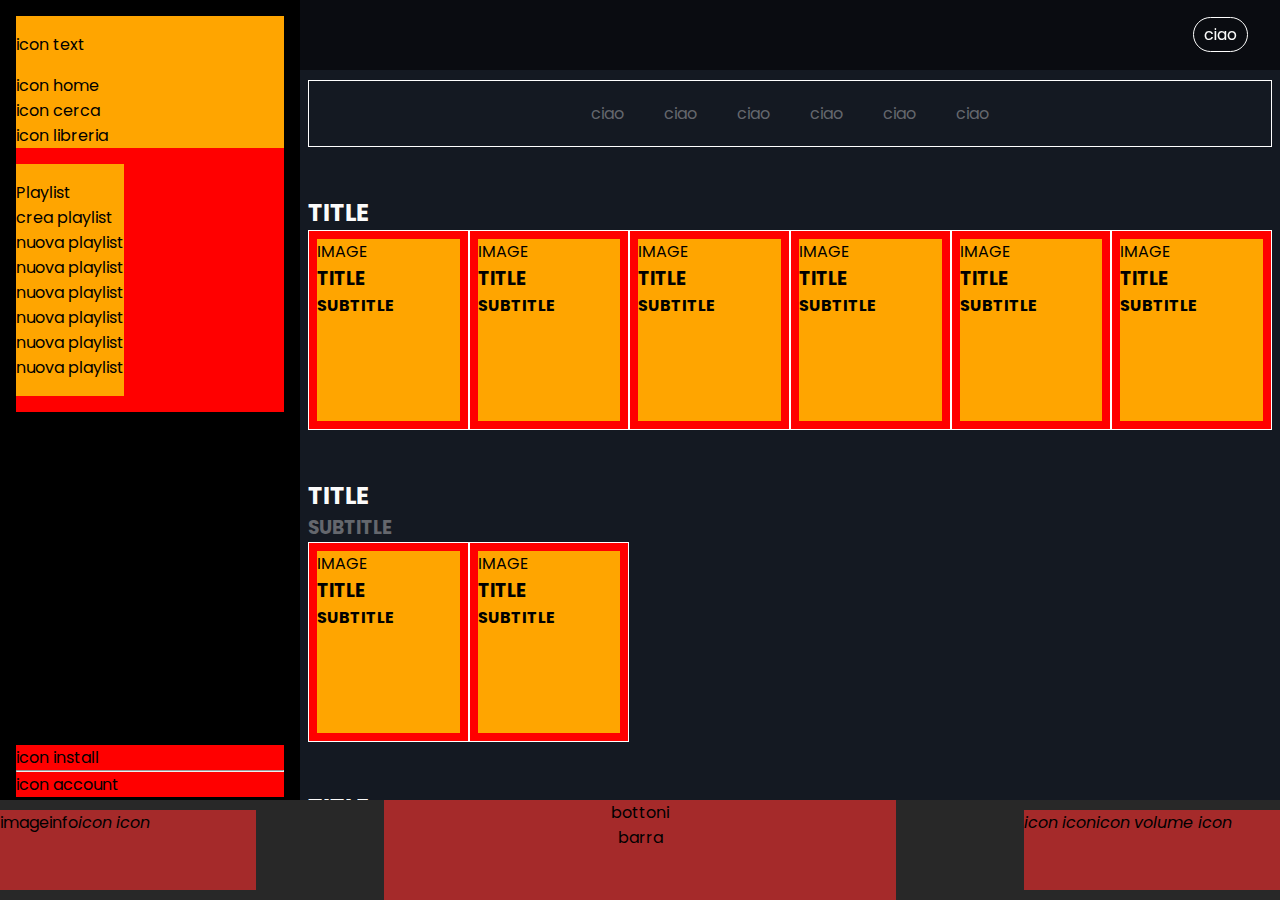
==== index.html @ d7f80499 "fine schema a blocchi responsive" ====
<!DOCTYPE html>
<html lang="en">
<head>
    <meta charset="UTF-8">
    <meta http-equiv="X-UA-Compatible" content="IE=edge">
    <meta name="viewport" content="width=device-width, initial-scale=1.0">
    <link rel="stylesheet" href="css/style.css">
    <link href="https://fonts.googleapis.com/css2?family=Poppins:ital,wght@0,100;0,200;0,300;0,400;0,500;0,600;0,700;0,800;0,900;1,300;1,400;1,500;1,600;1,700&display=swap" rel="stylesheet">
    <link rel="stylesheet" href="https://cdnjs.cloudflare.com/ajax/libs/font-awesome/6.3.0/css/all.min.css" integrity="sha512-SzlrxWUlpfuzQ+pcUCosxcglQRNAq/DZjVsC0lE40xsADsfeQoEypE+enwcOiGjk/bSuGGKHEyjSoQ1zVisanQ==" crossorigin="anonymous" referrerpolicy="no-referrer" />
    <title>spotify web</title>
</head>

<body class="debug">
    <main class="d-flex">
        
        <aside class="sidebar d-flex flex-between ">
            <div class="sidebar-top">
                <div class="sidebar-icons">
                    <div class="logo">
                        <span class="icon">icon</span>
                        <span class="text">text</span>
                    </div>
                    <div>
                        <span class="icon">icon</span>
                        <span class="text">home</span>
                    </div>
                    <div>
                        <span class="icon">icon</span>
                        <span class="text">cerca</span>
                    </div>
                    <div>
                        <span class="icon">icon</span>
                        <span class="text">libreria</span>
                    </div>
                </div>
                <div class="sidebar-playlist">
                    <div>Playlist</div>
                    <div>crea playlist</div>
                    <div class="new-playlist">
                        <div>nuova playlist</div>
                        <div>nuova playlist</div>
                        <div>nuova playlist</div>
                        <div>nuova playlist</div>
                        <div>nuova playlist</div>
                        <div>nuova playlist</div>
                    </div>
                </div>
            </div>
            <div class="sidebar-bottom">
                <div>
                    <span class="icon">icon</span>
                    <span class="text">install</span>
                </div>
                <hr>
                <div>
                    <span class="icon">icon</span>
                    <span class="text">account</span>
                </div>
            </div>
        </aside>
        <div class="main-content">

            <div class="cta t-right">                            <!--CALL TO ACTION-->
               <span class="t-white">ciao</span>
            </div>

            <nav class="main-nav">
                <ul class="d-flex flex-center flex-wrap list-none t-gray">
                    <li>ciao</li>
                    <li>ciao</li>
                    <li>ciao</li>
                    <li>ciao</li>
                    <li>ciao</li>
                    <li>ciao</li>
                </ul>
            </nav>

            <section id="recently">                     <!--RECENTLY-->
                <h2 class="t-white">TITLE</h2>
                <ul class="d-flex flex-wrap list-none">
                    <li>
                        <div class="card">
                            <div>IMAGE</div>
                            <h3>TITLE</h3>
                            <h4>SUBTITLE</h4>
                        </div>
                    </li>
                    <li>
                        <div class="card">
                            <div>IMAGE</div>
                            <h3>TITLE</h3>
                            <h4>SUBTITLE</h4>
                        </div>
                    </li>
                    <li>
                        <div class="card">
                            <div>IMAGE</div>
                            <h3>TITLE</h3>
                            <h4>SUBTITLE</h4>
                        </div>
                    </li>
                    <li>
                        <div class="card">
                            <div>IMAGE</div>
                            <h3>TITLE</h3>
                            <h4>SUBTITLE</h4>
                        </div>
                    </li>
                    <li>
                        <div class="card">
                            <div>IMAGE</div>
                            <h3>TITLE</h3>
                            <h4>SUBTITLE</h4>
                        </div>
                    </li>
                    <li>
                        <div class="card">
                            <div>IMAGE</div>
                            <h3>TITLE</h3>
                            <h4>SUBTITLE</h4>
                        </div>
                    </li>
                </ul>
            </section>

            <section id="create">                     <!--CREATE-->
                <h2 class="t-white">TITLE</h2>
                <h3 class="t-gray">SUBTITLE</h3>
                <ul class="d-flex flex-wrap list-none">
                    <li>
                        <div class="card">
                            <div>IMAGE</div>
                            <h3>TITLE</h3>
                            <h4>SUBTITLE</h4>
                        </div>
                    </li>
                    <li>
                        <div class="card">
                            <div>IMAGE</div>
                            <h3>TITLE</h3>
                            <h4>SUBTITLE</h4>
                        </div>
                    </li>
                </ul>
            </section>

            <section id="best-artist">                     <!--BEST-ARTIST-->
                <h2 class="t-white">TITLE</h2>
                <h3 class="t-gray">SUBTITLE</h3>
                <ul class="d-flex flex-wrap list-none">
                    <li>
                        <div class="card">
                            <div>IMAGE</div>
                            <h3>TITLE</h3>
                            <h4>SUBTITLE</h4>
                        </div>
                    </li>
                    <li>
                        <div class="card">
                            <div>IMAGE</div>
                            <h3>TITLE</h3>
                            <h4>SUBTITLE</h4>
                        </div>
                    </li>
                </ul>
            </section>
        </div>
    </main>

    <footer class="d-flex flex-between flex-item-center">
        <div class="f-item-sx d-flex">
            <div>image</div>
            <div>info</div>
            <div>
                <i>icon</i>
                <i>icon</i>
            </div>
        </div>
        <div class="f-item-center t-center">
            <div>bottoni</div>
            <div>barra</div>
        </div>
        <div class="f-item-dx d-flex">
            <div>
                <span><i>icon</i></span>
                <span><i>icon</i></span>
            </div>
            <div>
                <span><i>icon</i></span>
                <span><i>volume icon</i></span>
            </div>
        </div>
    </footer>
</body>
</html>
---- css/style.css ----
* {
    margin: 0;
    padding: 0;
    box-sizing: border-box;
}
html {
    font-family: 'Poppins', sans-serif;
}

/*UTILITY*/

/*flex*/
.d-flex { display: flex; }
.flex-between { justify-content: space-between; }
.flex-wrap { flex-wrap: wrap; }
.flex-center { justify-content: center; }
.flex-item-center { align-items: center; }

/*root*/
:root {
    --footerColor: #282828;
    --mainColor: #141922;
    --asideColor: black;
    --textGray: #64676d;
    --textWhite: #fbfbfb;
}

/*text*/
.t-center { text-align: center; }
.t-right { text-align: right; }
.t-dec-none { text-decoration: none; }
.list-none { list-style: none; }
.t-white { color: var(--textWhite); }
.t-gray { color: var(--textGray); }





/*DEBUG*/
.debug .main-nav {
    border: 1px solid white;
}
.debug .card {
    background-color: orange;
    height: 100%;
}
.debug section ul li {
    background-color: red;
    border: 1px solid white;
}
.debug footer div {
    background-color: brown;
}
.debug .sidebar-top, .debug .sidebar-bottom {
    background-color: red;
}
.debug .sidebar-icons, .debug .sidebar-playlist {
    background-color: orange;
}






/*CSS*/
main {
    height: calc(100vh - 100px);
    background-color: var(--mainColor);
} 
aside {
    width: 50px;
    background-color: var(--asideColor);
}
.main-content {
    width: calc(100% - 50px);
    padding: 5rem 0.5rem ;
    overflow-y: scroll;
}
.main-content::-webkit-scrollbar {
    display: none;
}
.cta {
    height: 70px;
    width: calc(100vw - 50px);
    position: fixed;
    top: 0;
    left: 50px;
    background-color: rgba(0, 0, 0, 0.5);
    z-index: 999;
}
.cta span {
    line-height: 70px;
    margin-right: 2rem;
    border: 1px solid white;
    padding: 5px 10px;
    border-radius: 20px;
}
.main-nav {
    width: 100%;
}
.main-nav li {
    padding: 20px;
}

 /*sections*/

section {
    margin: 3rem 0;
}
section ul {
    width: 100%;
}
section ul li {
    padding: 0.5rem;
    width: calc(100% / 2);
    min-height: 200px;
}



/*sidebar*/
.sidebar {
    flex-direction: column;
    padding: 0.2rem;
}
.sidebar-top {
    width: 100%;
}
.sidebar-bottom {
    width: 100%;
}
.sidebar-playlist {
    padding: 1rem 0;
    margin: 1rem 0;
    display: none;
}
.logo {
    padding: 1rem 0;
}
.sidebar .text {
    display: none;
}


/*footer*/
footer {
    height: 100px;
    background-color: var(--footerColor);
}
.f-item-sx, .f-item-dx {
    width: 25%;
    height: 80px;
}
.f-item-center {
    width: 40%;
    height: 100%;
}









/*MEDIA QUERY*/

/*tablet*/

@media screen and (min-width: 578px) {
    aside {
        width: 200px;
    }
    .main-content {
        width: calc(100% - 200px);
    }
    .cta {
        width: calc(100% - 200px);
        left: 200px;
    }
    .sidebar-playlist {
        display: inline-block;
    }
    .sidebar .text {
        display: inline-block;
    }
}


/*desktop*/

@media screen and (min-width: 768px) {
    aside {
        width: 300px;
    }
    .main-content {
        width: calc(100% - 300px);
    }
    .cta {
        width: calc(100% - 300px);
        left: 300px;
    }
    section ul li {
        width: calc(100% / 4);
    }
    .f-item-sx, .f-item-dx {
        width: 20%;
    }
    .sidebar {
        padding: 1rem 1rem 0.2rem;
    }
}

/*desktop grande*/

@media screen and (min-width: 992px) {
    section ul li {
        width: calc(100% / 6);
    }
}
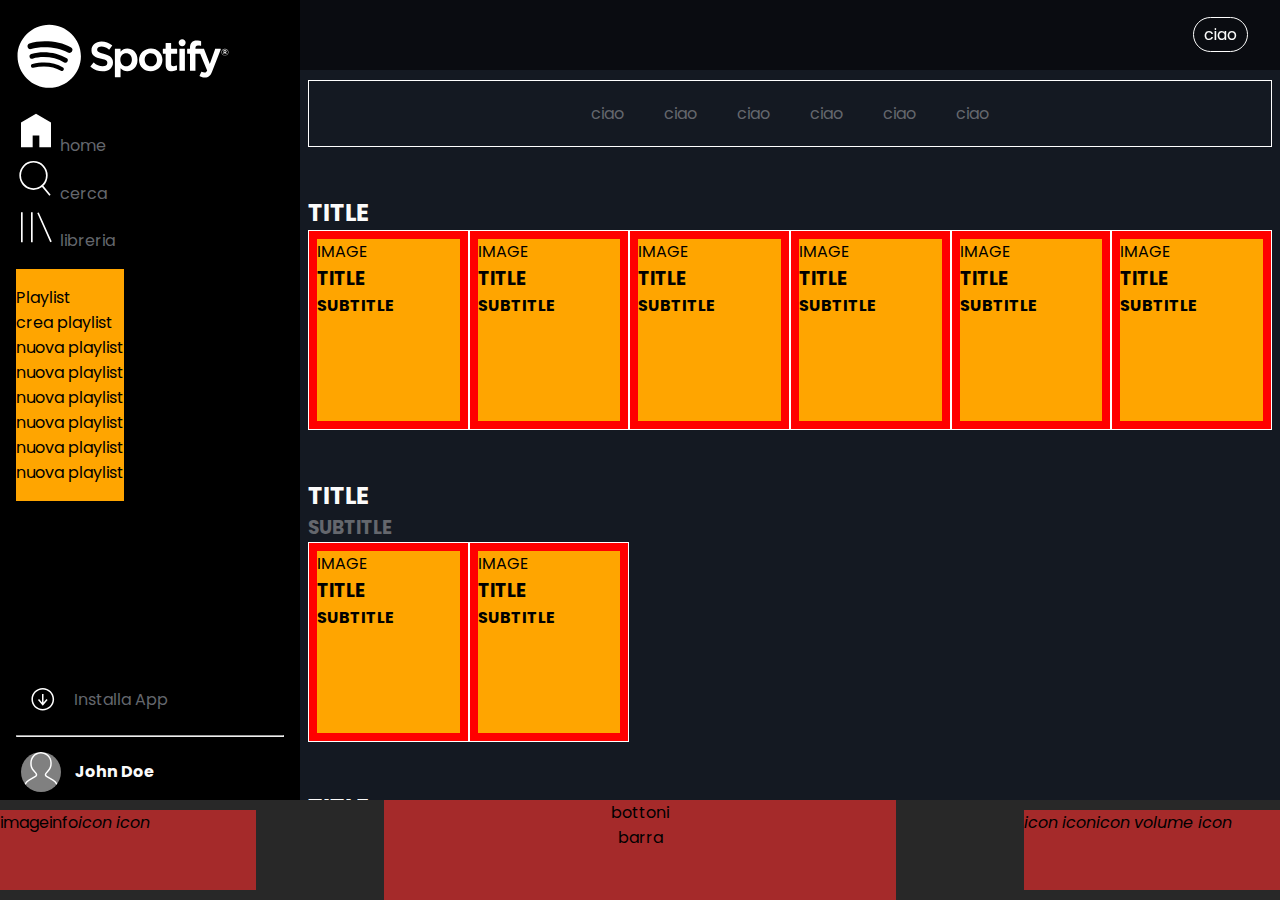
==== commit 5db152bc: "aggiustamenti nella sidebar (aggiunta di icone e scritte, aggiunta responsive)" ====
--- a/index.html
+++ b/index.html
@@ -17,21 +17,31 @@
         <aside class="sidebar d-flex flex-between ">
             <div class="sidebar-top">
                 <div class="sidebar-icons">
-                    <div class="logo">
-                        <span class="icon">icon</span>
-                        <span class="text">text</span>
-                    </div>
-                    <div>
-                        <span class="icon">icon</span>
-                        <span class="text">home</span>
-                    </div>
-                    <div>
-                        <span class="icon">icon</span>
-                        <span class="text">cerca</span>
-                    </div>
-                    <div>
-                        <span class="icon">icon</span>
-                        <span class="text">libreria</span>
+                    <div class="logo t-center">
+                        <span class="icon-logo">
+                            <img src="img/logo-small.svg" alt="logo piccolo">
+                        </span>
+                        <span class="icon-logo-2">
+                            <img src="img/logo.svg" alt="">
+                        </span>
+                    </div>
+                    <div class="t-center">
+                        <span class="icon">
+                            <img src="img/home.svg" alt="">
+                        </span>
+                        <span class="text t-gray">home</span>
+                    </div>
+                    <div class="t-center">
+                        <span class="icon">
+                            <img src="img/search.svg" alt="">
+                        </span>
+                        <span class="text t-gray">cerca</span>
+                    </div>
+                    <div class="t-center">
+                        <span class="icon">
+                            <img src="img/libreria.svg" alt="">
+                        </span>
+                        <span class="text t-gray">libreria</span>
                     </div>
                 </div>
                 <div class="sidebar-playlist">
@@ -48,14 +58,18 @@
                 </div>
             </div>
             <div class="sidebar-bottom">
-                <div>
-                    <span class="icon">icon</span>
-                    <span class="text">install</span>
+                <div class="download">
+                    <span class="icon">
+                        <img id="download" src="img/download.svg" alt="">
+                    </span>
+                    <span class="text t-gray">Installa App</span>
                 </div>
                 <hr>
-                <div>
-                    <span class="icon">icon</span>
-                    <span class="text">account</span>
+                <div class="profile">
+                    <span class="icon">
+                        <img id="profile" src="img/profile.svg" alt="">
+                    </span>
+                    <span class="text t-white">John Doe</span>
                 </div>
             </div>
         </aside>
--- a/css/style.css
+++ b/css/style.css
@@ -36,7 +36,6 @@
 
 
 
-
 /*DEBUG*/
 .debug .main-nav {
     border: 1px solid white;
@@ -52,10 +51,8 @@
 .debug footer div {
     background-color: brown;
 }
-.debug .sidebar-top, .debug .sidebar-bottom {
-    background-color: red;
-}
-.debug .sidebar-icons, .debug .sidebar-playlist {
+
+.debug .sidebar-playlist {
     background-color: orange;
 }
 
@@ -141,7 +138,60 @@
 }
 .sidebar .text {
     display: none;
-}
+    height: 100%;
+    
+}
+.sidebar .icon-logo-2 {
+    display: none;
+}
+.sidebar-icons img {
+    width: 80%;
+}
+.sidebar .icon {
+    height: 10px;
+}
+.sidebar-bottom .icon {
+    height: 100%;
+}
+
+.download {
+    height: 50px;
+    padding: 5px;
+}
+.download .text {
+    line-height: 40px;
+    vertical-align: middle;
+    padding-left: 10px;
+}
+#download {
+    height: 30px;
+    line-height: 20px;
+    vertical-align: middle;
+}
+.profile {
+    height: 50px;
+    padding: 5px;
+}
+.profile .text {
+    line-height: 40px;
+    vertical-align: middle;
+    padding-left: 10px;
+    font-weight: bold;
+}
+#profile {
+    height: 40px;
+    width: 40px;
+    background-color: gray;
+    border-radius: 50%;
+    text-align: center;
+    line-height: 20px;
+    vertical-align: middle;
+}
+.sidebar hr {
+    margin: 10px 0;
+}
+
+
 
 
 /*footer*/
@@ -187,6 +237,27 @@
     .sidebar .text {
         display: inline-block;
     }
+    .sidebar .icon-logo-2 {
+        display: inline-block;
+    }
+    .sidebar .logo .icon-logo {
+        display: none;
+    }
+    .sidebar {
+        padding: 1rem 1rem 0.2rem;
+    }
+    .sidebar .t-center {
+        text-align: left;
+    }
+    .sidebar img {
+        width: 15%;
+    }
+    .sidebar .logo img {
+        width: 80%;
+    }
+    .sidebar .logo {
+        padding: 0.5rem 0 1rem;
+    }
 }
 
 
@@ -209,9 +280,7 @@
     .f-item-sx, .f-item-dx {
         width: 20%;
     }
-    .sidebar {
-        padding: 1rem 1rem 0.2rem;
-    }
+    
 }
 
 /*desktop grande*/
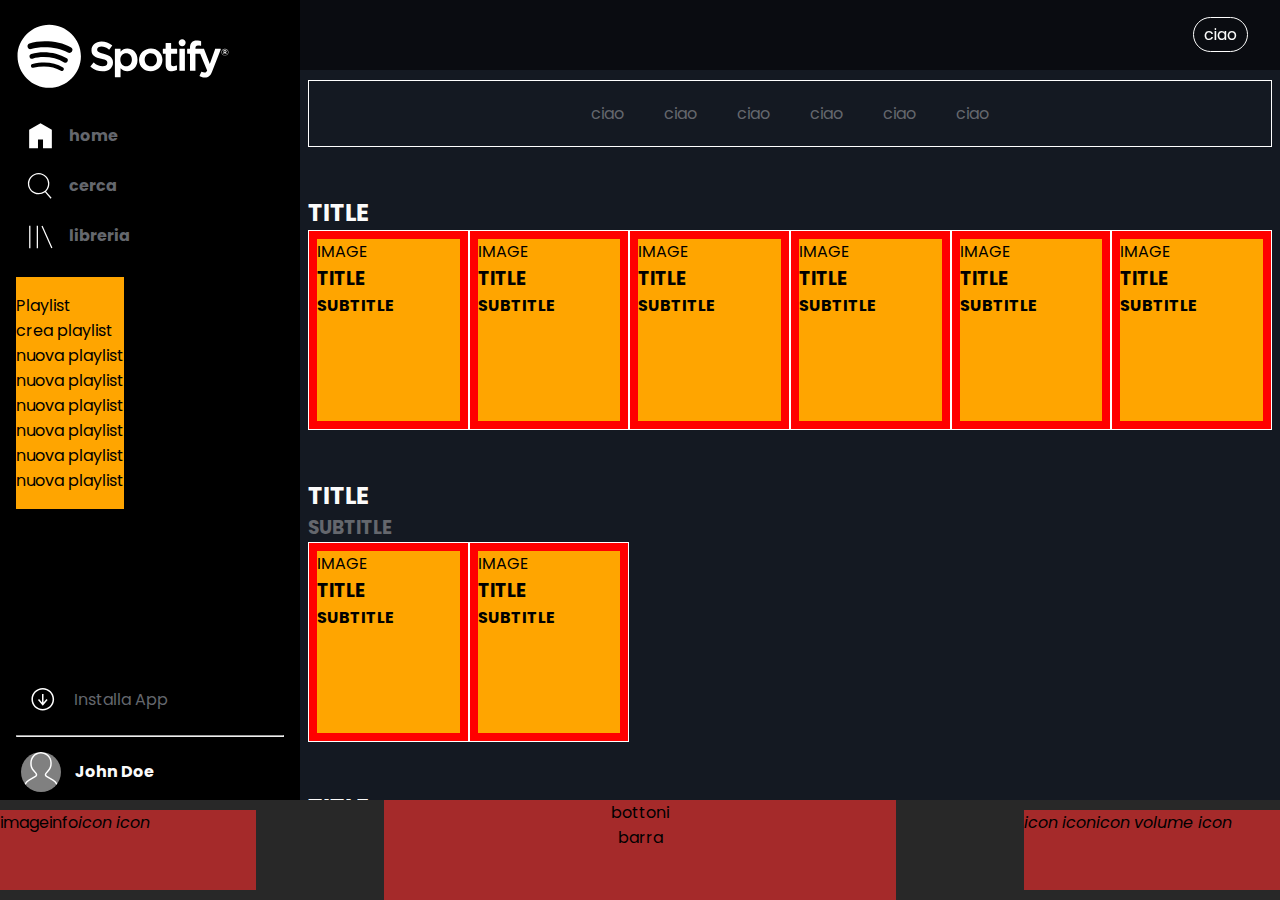
==== commit f111ce65: "aggiustamenti sidebar" ====
--- a/index.html
+++ b/index.html
@@ -22,24 +22,24 @@
                             <img src="img/logo-small.svg" alt="logo piccolo">
                         </span>
                         <span class="icon-logo-2">
-                            <img src="img/logo.svg" alt="">
-                        </span>
-                    </div>
-                    <div class="t-center">
+                            <img id="logo" src="img/logo.svg" alt="">
+                        </span>
+                    </div>
+                    <div class="t-center row">
                         <span class="icon">
-                            <img src="img/home.svg" alt="">
+                            <img id="home" src="img/home.svg" alt="">
                         </span>
                         <span class="text t-gray">home</span>
                     </div>
-                    <div class="t-center">
+                    <div class="t-center row">
                         <span class="icon">
-                            <img src="img/search.svg" alt="">
+                            <img id="search" src="img/search.svg" alt="">
                         </span>
                         <span class="text t-gray">cerca</span>
                     </div>
-                    <div class="t-center">
+                    <div class="t-center row">
                         <span class="icon">
-                            <img src="img/libreria.svg" alt="">
+                            <img id="libreria" src="img/libreria.svg" alt="">
                         </span>
                         <span class="text t-gray">libreria</span>
                     </div>
--- a/css/style.css
+++ b/css/style.css
@@ -153,7 +153,21 @@
 .sidebar-bottom .icon {
     height: 100%;
 }
-
+.row {
+    height: 50px;
+    padding: 5px;
+}
+.row .text {
+    line-height: 40px;
+    vertical-align: middle;
+    padding-left: 5px;
+    font-weight: bold;
+}
+#home, #search, #libreria {
+    height: 30px;
+    line-height: 20px;
+    vertical-align: middle;
+}
 .download {
     height: 50px;
     padding: 5px;
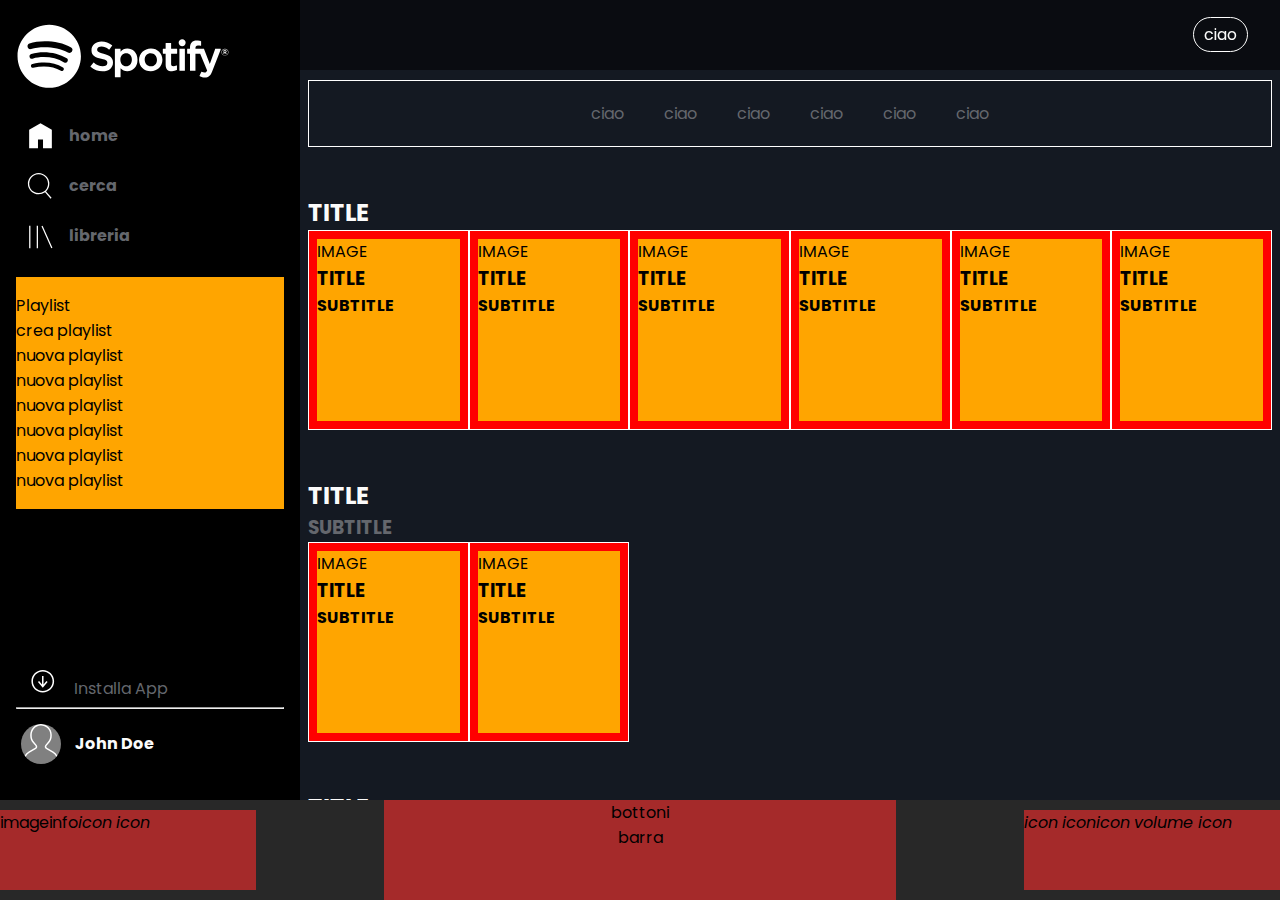
==== commit cd8e73ff: "rifacimento sidebar" ====
--- a/index.html
+++ b/index.html
@@ -14,8 +14,8 @@
 <body class="debug">
     <main class="d-flex">
         
-        <aside class="sidebar d-flex flex-between ">
-            <div class="sidebar-top">
+        <aside class="sidebar">
+            <div class="sidebar-top d-flex">
                 <div class="sidebar-icons">
                     <div class="logo t-center">
                         <span class="icon-logo">
--- a/css/style.css
+++ b/css/style.css
@@ -119,19 +119,24 @@
 
 /*sidebar*/
 .sidebar {
-    flex-direction: column;
     padding: 0.2rem;
+    min-height: 410px;
 }
 .sidebar-top {
     width: 100%;
+    flex-direction: column;
+    height: calc(100% - 150px);
+    min-height: 260px;
 }
 .sidebar-bottom {
     width: 100%;
+    height: 150px;
 }
 .sidebar-playlist {
     padding: 1rem 0;
     margin: 1rem 0;
     display: none;
+    overflow-y: hidden;
 }
 .logo {
     padding: 1rem 0;
@@ -170,7 +175,7 @@
 }
 .download {
     height: 50px;
-    padding: 5px;
+    padding: 20px 5px 5px;
 }
 .download .text {
     line-height: 40px;
@@ -303,4 +308,11 @@
     section ul li {
         width: calc(100% / 6);
     }
-}+}
+
+
+@media screen and (max-height: 578px) {
+    .sidebar-playlist {
+        display: none;
+    }
+}
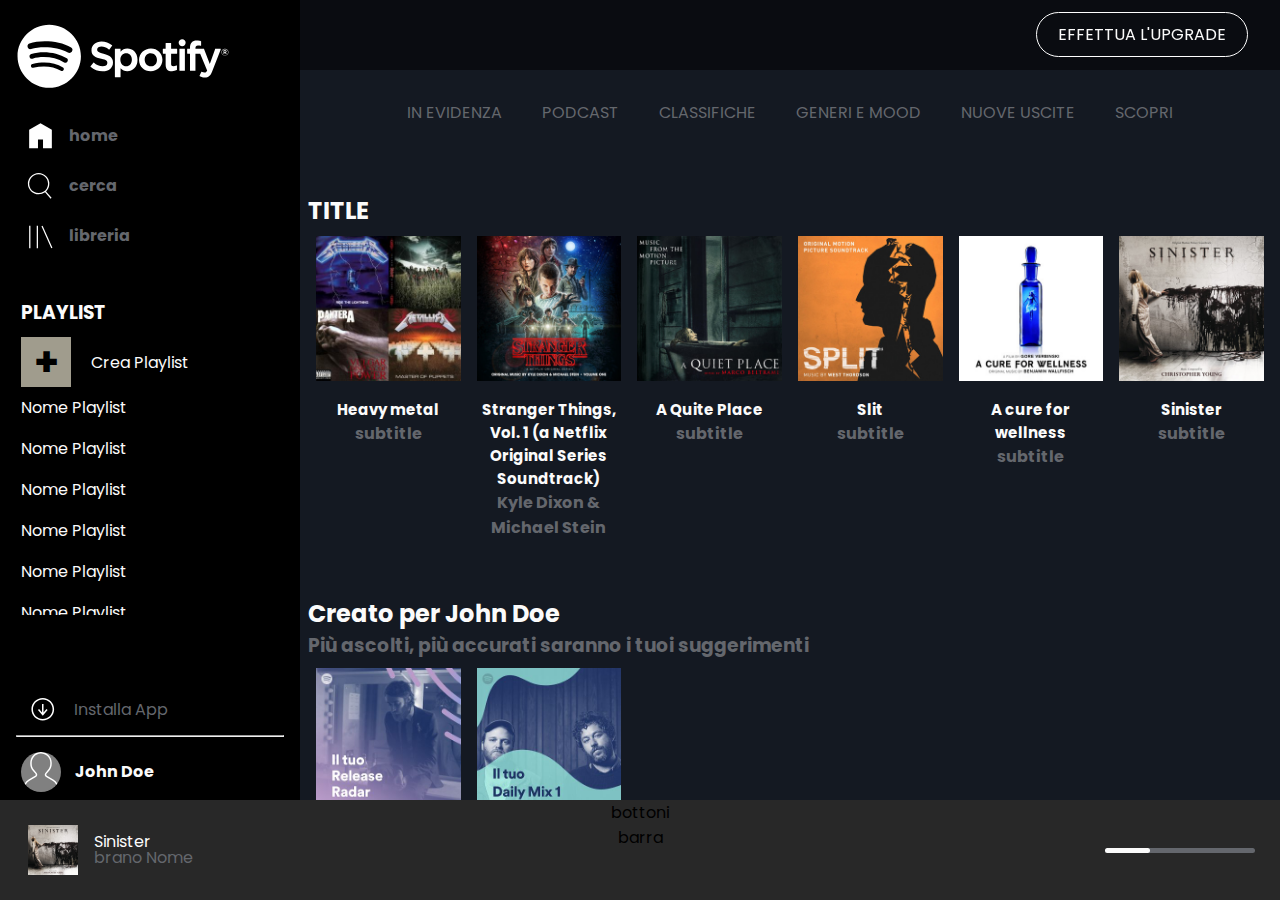
==== commit 33b57367: "lavoro sul footer. item sinistro fatto, item destro quasi fatto, centrale da fare" ====
--- a/index.html
+++ b/index.html
@@ -15,7 +15,7 @@
     <main class="d-flex">
         
         <aside class="sidebar">
-            <div class="sidebar-top d-flex">
+            <div class="sidebar-top d-flex flex-column">
                 <div class="sidebar-icons">
                     <div class="logo t-center">
                         <span class="icon-logo">
@@ -44,20 +44,26 @@
                         <span class="text t-gray">libreria</span>
                     </div>
                 </div>
-                <div class="sidebar-playlist">
-                    <div>Playlist</div>
-                    <div>crea playlist</div>
-                    <div class="new-playlist">
-                        <div>nuova playlist</div>
-                        <div>nuova playlist</div>
-                        <div>nuova playlist</div>
-                        <div>nuova playlist</div>
-                        <div>nuova playlist</div>
-                        <div>nuova playlist</div>
-                    </div>
-                </div>
-            </div>
-            <div class="sidebar-bottom">
+                <div class="sidebar-playlist d-flex flex-column">
+                    <h3 class="t-white">PLAYLIST</h3>
+                    <a class="row" ><span class="plus">+</span><span class="t-white plus-text"> Crea Playlist</span></a>
+                    <ul class="list-playlist d-flex flex-column">
+                        <li class="t-white">Nome Playlist</li>
+                        <li class="t-white">Nome Playlist</li>
+                        <li class="t-white">Nome Playlist</li>
+                        <li class="t-white">Nome Playlist</li>
+                        <li class="t-white">Nome Playlist</li>
+                        <li class="t-white">Nome Playlist</li>
+                        <li class="t-white">Nome Playlist</li>
+                        <li class="t-white">Nome Playlist</li>
+                        <li class="t-white">Nome Playlist</li>
+                        <li class="t-white">Nome Playlist</li>
+                        <li class="t-white">Nome Playlist</li>
+                        <li class="t-white">Nome Playlist</li>
+                    </ul>
+                </div>
+            </div>
+            <div class="sidebar-bottom d-flex flex-column">
                 <div class="download">
                     <span class="icon">
                         <img id="download" src="img/download.svg" alt="">
@@ -76,17 +82,17 @@
         <div class="main-content">
 
             <div class="cta t-right">                            <!--CALL TO ACTION-->
-               <span class="t-white">ciao</span>
+               <span class="t-white">EFFETTUA L'UPGRADE</span>
             </div>
 
             <nav class="main-nav">
                 <ul class="d-flex flex-center flex-wrap list-none t-gray">
-                    <li>ciao</li>
-                    <li>ciao</li>
-                    <li>ciao</li>
-                    <li>ciao</li>
-                    <li>ciao</li>
-                    <li>ciao</li>
+                    <li>IN EVIDENZA</li>
+                    <li>PODCAST</li>
+                    <li>CLASSIFICHE</li>
+                    <li>GENERI E MOOD</li>
+                    <li>NUOVE USCITE</li>
+                    <li>SCOPRI</li>
                 </ul>
             </nav>
 
@@ -95,86 +101,86 @@
                 <ul class="d-flex flex-wrap list-none">
                     <li>
                         <div class="card">
-                            <div>IMAGE</div>
-                            <h3>TITLE</h3>
-                            <h4>SUBTITLE</h4>
-                        </div>
-                    </li>
-                    <li>
-                        <div class="card">
-                            <div>IMAGE</div>
-                            <h3>TITLE</h3>
-                            <h4>SUBTITLE</h4>
-                        </div>
-                    </li>
-                    <li>
-                        <div class="card">
-                            <div>IMAGE</div>
-                            <h3>TITLE</h3>
-                            <h4>SUBTITLE</h4>
-                        </div>
-                    </li>
-                    <li>
-                        <div class="card">
-                            <div>IMAGE</div>
-                            <h3>TITLE</h3>
-                            <h4>SUBTITLE</h4>
-                        </div>
-                    </li>
-                    <li>
-                        <div class="card">
-                            <div>IMAGE</div>
-                            <h3>TITLE</h3>
-                            <h4>SUBTITLE</h4>
-                        </div>
-                    </li>
-                    <li>
-                        <div class="card">
-                            <div>IMAGE</div>
-                            <h3>TITLE</h3>
-                            <h4>SUBTITLE</h4>
+                            <img src="img/metal_lifting.jpg" alt="metal">
+                            <h3 class="t-center t-white">Heavy metal</h3>
+                            <h4 class="t-center t-gray">subtitle</h4>
+                        </div>
+                    </li>
+                    <li>
+                        <div class="card">
+                            <img src="img/stranger.jpeg" alt="stranger things ost">
+                            <h3 class="t-center t-white">Stranger Things, Vol.
+                                1 (a Netflix Original
+                                Series Soundtrack)
+                            </h3>
+                            <h4 class="t-center t-gray">Kyle Dixon & Michael Stein</h4>
+                        </div>
+                    </li>
+                    <li>
+                        <div class="card">
+                            <img src="img/aquietplace.jpeg" alt="a quiet place">
+                            <h3 class="t-center t-white">A Quite Place</h3>
+                            <h4 class="t-center t-gray">subtitle</h4>
+                        </div>
+                    </li>
+                    
+                    <li>
+                        <div class="card">
+                            <img src="img/split.jpeg" alt="split">
+                            <h3 class="t-center t-white">Slit</h3>
+                            <h4 class="t-center t-gray">subtitle</h4>
+                        </div>
+                    </li>
+                    <li>
+                        <div class="card">
+                            <img src="img/cure.jpeg" alt="a cure of wellness">
+                            <h3 class="t-center t-white">A cure for wellness</h3>
+                            <h4 class="t-center t-gray">subtitle</h4>
+                        </div>
+                    </li>
+                    <li>
+                        <div class="card">
+                            <img src="img/sinister.jpeg" alt="sinister">
+                            <h3 class="t-center t-white">Sinister</h3>
+                            <h4 class="t-center t-gray">subtitle</h4>
                         </div>
                     </li>
                 </ul>
             </section>
 
             <section id="create">                     <!--CREATE-->
-                <h2 class="t-white">TITLE</h2>
-                <h3 class="t-gray">SUBTITLE</h3>
+                <h2 class="t-white">Creato per John Doe</h2>
+                <h3 class="t-gray">Più ascolti, più accurati saranno i tuoi suggerimenti</h3>
                 <ul class="d-flex flex-wrap list-none">
                     <li>
                         <div class="card">
-                            <div>IMAGE</div>
-                            <h3>TITLE</h3>
-                            <h4>SUBTITLE</h4>
-                        </div>
-                    </li>
-                    <li>
-                        <div class="card">
-                            <div>IMAGE</div>
-                            <h3>TITLE</h3>
-                            <h4>SUBTITLE</h4>
+                            <img src="img/radar.jpeg" alt="radar playlist">
+                            <h3 class="t-center t-white">Release Radar</h3>
+                        </div>
+                    </li>
+                    <li>
+                        <div class="card">
+                            <img src="img/mixdaily.jpeg" alt="mix daily">
+                            <h3 class="t-center t-white">Daily mix 1</h3>
                         </div>
                     </li>
                 </ul>
             </section>
 
             <section id="best-artist">                     <!--BEST-ARTIST-->
-                <h2 class="t-white">TITLE</h2>
-                <h3 class="t-gray">SUBTITLE</h3>
+                <h2 class="t-white">Artisti più popolari</h2>
+                <h3 class="t-gray">Più ascolti, più accurati saranno i tuoi suggerimenti</h3>
                 <ul class="d-flex flex-wrap list-none">
                     <li>
                         <div class="card">
-                            <div>IMAGE</div>
-                            <h3>TITLE</h3>
-                            <h4>SUBTITLE</h4>
-                        </div>
-                    </li>
-                    <li>
-                        <div class="card">
-                            <div>IMAGE</div>
-                            <h3>TITLE</h3>
-                            <h4>SUBTITLE</h4>
+                            <img src="img/youg.jpeg" alt="il grande gatsby">
+                            <h3 class="t-center t-white">Lana del Rey</h3>
+                        </div>
+                    </li>
+                    <li>
+                        <div class="card">
+                            <img src="img/einaudi.jpeg" alt="einaudi">
+                            <h3 class="t-center t-white">Ludovico einaudi</h3>
                         </div>
                     </li>
                 </ul>
@@ -183,26 +189,32 @@
     </main>
 
     <footer class="d-flex flex-between flex-item-center">
-        <div class="f-item-sx d-flex">
-            <div>image</div>
-            <div>info</div>
-            <div>
-                <i>icon</i>
-                <i>icon</i>
+        <div class="f-item-sx d-flex flex-item-center flex-between">
+            <div class="d-flex flex-item-center">
+                <img src="img/sinister.jpeg" alt="">
+                <div class="info-song">
+                    <div class="t-white">Sinister</div>
+                    <span class="t-gray">brano</span>
+                    <span class="t-gray">Nome</span>
+                </div>
+            </div>
+            <div class="icon-song">
+                <i class="t-gray fa-regular fa-heart"></i>
+                <i class="t-gray fa-regular fa-folder"></i>
             </div>
         </div>
         <div class="f-item-center t-center">
             <div>bottoni</div>
             <div>barra</div>
         </div>
-        <div class="f-item-dx d-flex">
-            <div>
-                <span><i>icon</i></span>
-                <span><i>icon</i></span>
-            </div>
-            <div>
-                <span><i>icon</i></span>
-                <span><i>volume icon</i></span>
+        <div class="f-item-dx d-flex flex-item-center">
+            <i class="t-white fa-solid fa-list"></i>
+            <i class="t-white fa-solid fa-desktop"></i>
+            <i class="t-white fa-solid fa-volume-low"></i>
+            <div class="line-small-bottom">
+                <div class="line-small-top">
+                    <div class="line-small-circle"></div>
+                </div>
             </div>
         </div>
     </footer>
--- a/css/style.css
+++ b/css/style.css
@@ -15,6 +15,7 @@
 .flex-wrap { flex-wrap: wrap; }
 .flex-center { justify-content: center; }
 .flex-item-center { align-items: center; }
+.flex-column { flex-direction: column; }
 
 /*root*/
 :root {
@@ -36,25 +37,12 @@
 
 
 
-/*DEBUG*/
-.debug .main-nav {
-    border: 1px solid white;
-}
-.debug .card {
-    background-color: orange;
-    height: 100%;
-}
-.debug section ul li {
-    background-color: red;
-    border: 1px solid white;
-}
+/*DEBUG
+
 .debug footer div {
     background-color: brown;
-}
-
-.debug .sidebar-playlist {
-    background-color: orange;
-}
+}*/
+
 
 
 
@@ -65,6 +53,7 @@
 main {
     height: calc(100vh - 100px);
     background-color: var(--mainColor);
+    overflow-y: hidden;
 } 
 aside {
     width: 50px;
@@ -91,8 +80,8 @@
     line-height: 70px;
     margin-right: 2rem;
     border: 1px solid white;
-    padding: 5px 10px;
-    border-radius: 20px;
+    padding: 10px 21px;
+    border-radius: 25px;
 }
 .main-nav {
     width: 100%;
@@ -112,19 +101,29 @@
 section ul li {
     padding: 0.5rem;
     width: calc(100% / 2);
-    min-height: 200px;
+}
+.card img {
+    width: 100%;
+}
+.card h3 {
+    font-size: 15px;
+    margin-top: 10px;
+}
+#best-artist .card img {
+    border-radius: 50%;
 }
 
 
 
 /*sidebar*/
+
+/*sidebar-top*/
 .sidebar {
     padding: 0.2rem;
-    min-height: 410px;
+    min-height: 600px;
 }
 .sidebar-top {
     width: 100%;
-    flex-direction: column;
     height: calc(100% - 150px);
     min-height: 260px;
 }
@@ -173,12 +172,55 @@
     line-height: 20px;
     vertical-align: middle;
 }
+
+/*playlist*/
+
+.list-playlist {
+    list-style: none;
+    padding: 5px;
+    overflow-y: scroll;
+}
+.list-playlist::-webkit-scrollbar {
+    display: none;
+}
+.sidebar-playlist h3 {
+    padding: 5px;
+}
+.sidebar-playlist {
+    flex-direction: column;
+}
+.plus {
+    height: 50px;
+    width: 50px;
+    text-align: center;
+    line-height: 50px;
+    background-color: #a09c8d;
+    display: inline-block;
+    font-size: 2.5rem;
+    font-weight: 700;
+    vertical-align: middle;
+}
+.plus-text {
+    vertical-align: middle;
+    margin-left: 1rem;
+}
+.list-playlist li {
+    padding: 8px 0;
+}
+
+
+
+
+/*sidebar-bottom*/
+.sidebar-bottom {
+    justify-content: flex-end;
+}
 .download {
     height: 50px;
     padding: 20px 5px 5px;
 }
 .download .text {
-    line-height: 40px;
+    line-height: 25px;
     vertical-align: middle;
     padding-left: 10px;
 }
@@ -208,6 +250,7 @@
 }
 .sidebar hr {
     margin: 10px 0;
+    display: none;
 }
 
 
@@ -221,11 +264,63 @@
 .f-item-sx, .f-item-dx {
     width: 25%;
     height: 80px;
+    margin: 0 0.5rem;
 }
 .f-item-center {
     width: 40%;
     height: 100%;
 }
+/*item-sx*/
+.f-item-sx img {
+    width: 30px;
+    margin: 0 5px;
+}
+.info-song {
+    line-height: 1rem;
+    margin: 0 5px;
+}
+.icon-song {
+    margin: 0 5px;
+}
+/*item.center*/
+
+
+
+/*item-dx*/
+.f-item-dx {
+    justify-content: flex-end;
+}
+.line-small-bottom {
+    width: 150px;
+    height: 5px;
+    border-radius: 5px;
+    background-color: var(--textGray);
+    position: relative;
+}
+.line-small-top {
+    position: absolute;
+    top: 0;
+    left: 0;
+    width: 30%;
+    height: 5px;
+    border-radius: 5px;
+    background-color: var(--textWhite);
+}
+.line-samll-circle {
+    position: absolute;
+    top: 0;
+    left: 0;
+    width: 15px;
+    height: 15px;
+    border-radius: 50%;
+    background-color: rgb(198, 192, 192);
+}
+.f-item-dx i {
+    margin: 0 5px;
+}
+
+
+
 
 
 
@@ -241,7 +336,7 @@
 
 @media screen and (min-width: 578px) {
     aside {
-        width: 200px;
+        width: 300px;
     }
     .main-content {
         width: calc(100% - 200px);
@@ -251,7 +346,7 @@
         left: 200px;
     }
     .sidebar-playlist {
-        display: inline-block;
+        display: flex;
     }
     .sidebar .text {
         display: inline-block;
@@ -277,15 +372,31 @@
     .sidebar .logo {
         padding: 0.5rem 0 1rem;
     }
+    .sidebar hr {
+        display: inline-block;
+    }
+    .f-item-sx img {
+        width: 50px;
+        margin: 0 20px;
+    }
+    .f-item-sx img {
+        width: 50px;
+        margin: 0px 3px;
+    }
+    .info-song {
+        line-height: 1rem;
+        margin: 0 5px;
+    }
+    .icon-song {
+        margin: 0 3px;
+    }
 }
 
 
 /*desktop*/
 
 @media screen and (min-width: 768px) {
-    aside {
-        width: 300px;
-    }
+    
     .main-content {
         width: calc(100% - 300px);
     }
@@ -297,9 +408,16 @@
         width: calc(100% / 4);
     }
     .f-item-sx, .f-item-dx {
-        width: 20%;
-    }
-    
+        width: 25%;
+        margin: 0 15px;
+    }
+    .info-song {
+        line-height: 1rem;
+        margin: 0px 13px;
+    }
+    .icon-song i {
+        margin: 0 5px;
+    }
 }
 
 /*desktop grande*/
@@ -308,11 +426,8 @@
     section ul li {
         width: calc(100% / 6);
     }
-}
-
-
-@media screen and (max-height: 578px) {
-    .sidebar-playlist {
-        display: none;
-    }
-}
+    .f-item-sx, .f-item-dx {
+        margin: 0 25px;
+    }
+}
+
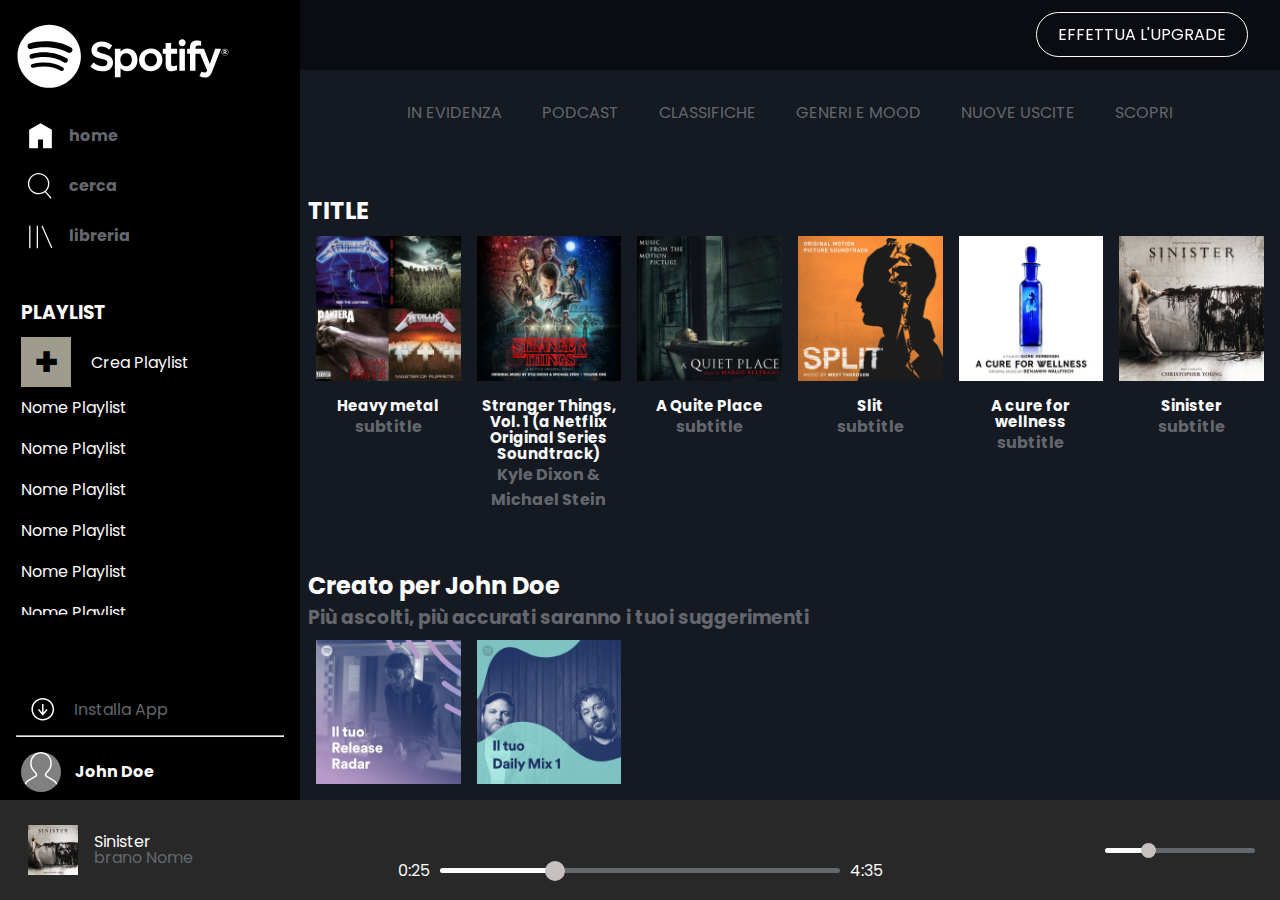
==== commit a7b28054: "fine lavoro. inizio hover" ====
--- a/index.html
+++ b/index.html
@@ -189,7 +189,7 @@
     </main>
 
     <footer class="d-flex flex-between flex-item-center">
-        <div class="f-item-sx d-flex flex-item-center flex-between">
+        <div class="f-item-sx d-flex flex-item-center">
             <div class="d-flex flex-item-center">
                 <img src="img/sinister.jpeg" alt="">
                 <div class="info-song">
@@ -204,16 +204,30 @@
             </div>
         </div>
         <div class="f-item-center t-center">
-            <div>bottoni</div>
-            <div>barra</div>
+            <div class="f-item-center-top d-flex flex-item-center flex-center">
+                <i class="t-white fa-solid fa-shuffle"></i>
+                <i class="t-white fa-solid fa-backward-step"></i>
+                <i class="t-white play fa-solid fa-circle-play"></i>
+                <i class="t-white fa-solid fa-forward-step"></i>
+                <i class="t-white fa-solid fa-rotate-right"></i>
+            </div>
+            <div class="f-item-center-bottom d-flex flex-item-center flex-center">
+                <div class="time t-white">0:25</div>
+                <div class="line-bottom line-big">
+                    <div class="line-top">
+                        <div class="big-circle"></div>
+                    </div>
+                </div>
+                <div class="time t-white">4:35</div>
+            </div>
         </div>
         <div class="f-item-dx d-flex flex-item-center">
             <i class="t-white fa-solid fa-list"></i>
             <i class="t-white fa-solid fa-desktop"></i>
             <i class="t-white fa-solid fa-volume-low"></i>
-            <div class="line-small-bottom">
-                <div class="line-small-top">
-                    <div class="line-small-circle"></div>
+            <div class="line-bottom line-small">
+                <div class="line-top">
+                    <div class="small-circle"></div>
                 </div>
             </div>
         </div>
--- a/css/style.css
+++ b/css/style.css
@@ -108,6 +108,7 @@
 .card h3 {
     font-size: 15px;
     margin-top: 10px;
+    line-height: 1rem;
 }
 #best-artist .card img {
     border-radius: 50%;
@@ -283,21 +284,50 @@
     margin: 0 5px;
 }
 /*item.center*/
-
+.f-item-center-top, .f-item-center-bottom {
+    height: 40%;
+    margin-top: 5px;
+}
+.f-item-center-top i {
+    margin: 0 15px;
+    font-size: 20px;
+}
+.f-item-center-top .play {
+    font-size: 35px;
+}
+.time {
+    margin: 0 10px;
+}
+.big-circle {
+    position: absolute;
+    top: -7px;
+    left: 88%;
+    width: 20px;
+    height: 20px;
+    border-radius: 50%;
+    background-color: rgb(198, 192, 192);
+}
+.line-big {
+    width: 400px;
+}
 
 
 /*item-dx*/
 .f-item-dx {
     justify-content: flex-end;
 }
-.line-small-bottom {
+.line-small {
     width: 150px;
+}
+
+.line-bottom {
+    
     height: 5px;
     border-radius: 5px;
     background-color: var(--textGray);
     position: relative;
 }
-.line-small-top {
+.line-top {
     position: absolute;
     top: 0;
     left: 0;
@@ -306,17 +336,18 @@
     border-radius: 5px;
     background-color: var(--textWhite);
 }
-.line-samll-circle {
+.small-circle {
     position: absolute;
-    top: 0;
-    left: 0;
+    top: -5px;
+    left: 80%;
     width: 15px;
     height: 15px;
     border-radius: 50%;
     background-color: rgb(198, 192, 192);
 }
+
 .f-item-dx i {
-    margin: 0 5px;
+    margin: 0 8px;
 }
 
 
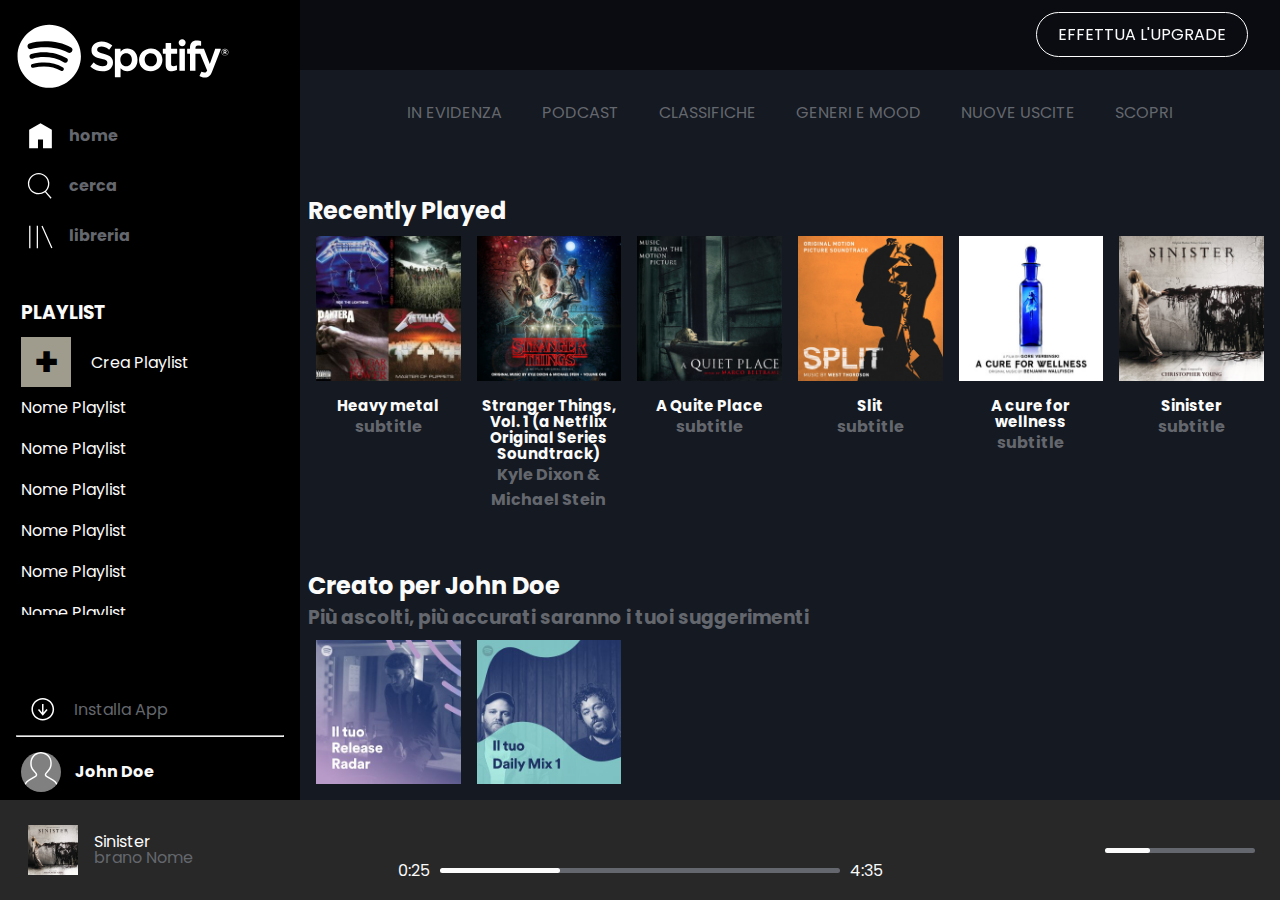
==== commit d00a10a3: "hover sulle card" ====
--- a/index.html
+++ b/index.html
@@ -97,28 +97,39 @@
             </nav>
 
             <section id="recently">                     <!--RECENTLY-->
-                <h2 class="t-white">TITLE</h2>
+                <h2 class="t-white">Recently Played</h2>
                 <ul class="d-flex flex-wrap list-none">
                     <li>
                         <div class="card">
-                            <img src="img/metal_lifting.jpg" alt="metal">
+                            <div class="wrapped">
+                                <img src="img/metal_lifting.jpg" alt="metal">
+                                <div class="layover"></div>
+                                <div><i class="t-white play fa-solid fa-circle-play"></i></div>
+                            </div>
+                            
                             <h3 class="t-center t-white">Heavy metal</h3>
                             <h4 class="t-center t-gray">subtitle</h4>
                         </div>
                     </li>
                     <li>
                         <div class="card">
-                            <img src="img/stranger.jpeg" alt="stranger things ost">
-                            <h3 class="t-center t-white">Stranger Things, Vol.
-                                1 (a Netflix Original
-                                Series Soundtrack)
-                            </h3>
+                            <div class="wrapped">
+                                <img src="img/stranger.jpeg" alt="stranger things ost">
+                                <div class="layover"></div>
+                                <div><i class="t-white play fa-solid fa-circle-play"></i></div>
+                            </div>    
+                            <h3 class="t-center t-white">Stranger Things, Vol. 1 (a Netflix Original Series Soundtrack)</h3>
                             <h4 class="t-center t-gray">Kyle Dixon & Michael Stein</h4>
-                        </div>
-                    </li>
-                    <li>
-                        <div class="card">
-                            <img src="img/aquietplace.jpeg" alt="a quiet place">
+                            
+                        </div>
+                    </li>
+                    <li>
+                        <div class="card">
+                            <div class="wrapped">
+                                <img src="img/aquietplace.jpeg" alt="a quiet place">
+                                <div class="layover"></div>
+                                <div><i class="t-white play fa-solid fa-circle-play"></i></div>
+                            </div>
                             <h3 class="t-center t-white">A Quite Place</h3>
                             <h4 class="t-center t-gray">subtitle</h4>
                         </div>
@@ -126,21 +137,33 @@
                     
                     <li>
                         <div class="card">
-                            <img src="img/split.jpeg" alt="split">
+                            <div class="wrapped">
+                                <img src="img/split.jpeg" alt="split">
+                                <div class="layover"></div>
+                                <div><i class="t-white play fa-solid fa-circle-play"></i></div>
+                            </div>
                             <h3 class="t-center t-white">Slit</h3>
                             <h4 class="t-center t-gray">subtitle</h4>
                         </div>
                     </li>
                     <li>
                         <div class="card">
-                            <img src="img/cure.jpeg" alt="a cure of wellness">
+                            <div class="wrapped">
+                                <img src="img/cure.jpeg" alt="a cure of wellness">
+                                <div class="layover"></div>
+                                <div><i class="t-white play fa-solid fa-circle-play"></i></div>
+                            </div>
                             <h3 class="t-center t-white">A cure for wellness</h3>
                             <h4 class="t-center t-gray">subtitle</h4>
                         </div>
                     </li>
                     <li>
                         <div class="card">
-                            <img src="img/sinister.jpeg" alt="sinister">
+                            <div class="wrapped">
+                                <img src="img/sinister.jpeg" alt="sinister">
+                                <div class="layover"></div>
+                                <div><i class="t-white play fa-solid fa-circle-play"></i></div>
+                            </div>
                             <h3 class="t-center t-white">Sinister</h3>
                             <h4 class="t-center t-gray">subtitle</h4>
                         </div>
@@ -154,13 +177,21 @@
                 <ul class="d-flex flex-wrap list-none">
                     <li>
                         <div class="card">
-                            <img src="img/radar.jpeg" alt="radar playlist">
+                            <div class="wrapped">
+                                <img src="img/radar.jpeg" alt="radar playlist">
+                                <div class="layover"></div>
+                                <div><i class="t-white play fa-solid fa-circle-play"></i></div>
+                            </div>
                             <h3 class="t-center t-white">Release Radar</h3>
                         </div>
                     </li>
                     <li>
                         <div class="card">
-                            <img src="img/mixdaily.jpeg" alt="mix daily">
+                            <div class="wrapped">
+                                <img src="img/mixdaily.jpeg" alt="mix daily">
+                                <div class="layover"></div>
+                                <div><i class="t-white play fa-solid fa-circle-play"></i></div>
+                            </div>
                             <h3 class="t-center t-white">Daily mix 1</h3>
                         </div>
                     </li>
@@ -173,13 +204,21 @@
                 <ul class="d-flex flex-wrap list-none">
                     <li>
                         <div class="card">
-                            <img src="img/youg.jpeg" alt="il grande gatsby">
+                            <div class="wrapped">
+                                <img src="img/youg.jpeg" alt="il grande gatsby">
+                                <div class="layover-circle"></div>
+                                <div><i class="t-white play fa-solid fa-circle-play"></i></div>
+                            </div>
                             <h3 class="t-center t-white">Lana del Rey</h3>
                         </div>
                     </li>
                     <li>
                         <div class="card">
-                            <img src="img/einaudi.jpeg" alt="einaudi">
+                            <div class="wrapped">
+                                <img src="img/einaudi.jpeg" alt="einaudi">
+                                <div class="layover-circle"></div>
+                                <div><i class="t-white play fa-solid fa-circle-play"></i></div>
+                            </div>
                             <h3 class="t-center t-white">Ludovico einaudi</h3>
                         </div>
                     </li>
--- a/css/style.css
+++ b/css/style.css
@@ -112,6 +112,41 @@
 }
 #best-artist .card img {
     border-radius: 50%;
+    display: block;
+}
+.wrapped {
+    position: relative;
+}
+.wrapped div i {
+    position: absolute;
+    top: 50%;
+    left: 50%;
+    transform: translate(-50%, -50%);
+    font-size: 60px;
+    display: none;
+}
+.layover {
+    height: 100%;
+    width: 100%;
+    background-color: rgba(0, 0, 0, 0.5);
+    position: absolute;
+    bottom: 0;
+    left: 0;
+    right: 0;
+    top: 0;
+    display: none;
+}
+.layover-circle {
+    height: 100%;
+    width: 100%;
+    background-color: rgba(0, 0, 0, 0.5);
+    position: absolute;
+    top: 0;
+    left: 0;
+    bottom: 0;
+    right: 0;
+    border-radius: 50%;
+    display: none;
 }
 
 
@@ -306,6 +341,7 @@
     height: 20px;
     border-radius: 50%;
     background-color: rgb(198, 192, 192);
+    display: none;
 }
 .line-big {
     width: 400px;
@@ -344,6 +380,7 @@
     height: 15px;
     border-radius: 50%;
     background-color: rgb(198, 192, 192);
+    display: none;
 }
 
 .f-item-dx i {
@@ -351,9 +388,28 @@
 }
 
 
-
-
-
+/*HOVER*/
+.line-bottom:hover .big-circle {
+    display: block;
+    background-color: rgb(0, 245, 0);
+}
+.line-bottom:hover .small-circle {
+    display: block;
+    background-color: rgb(0, 245, 0);
+}
+.line-bottom:hover .line-top {
+    background-color: rgb(0, 245, 0);
+}
+
+.card:hover .wrapped div i {
+    display: inline-block;
+}
+.card:hover .layover {
+    display: inline-block;
+}
+.card:hover .layover-circle {
+    display: inline-block;
+}
 
 
 
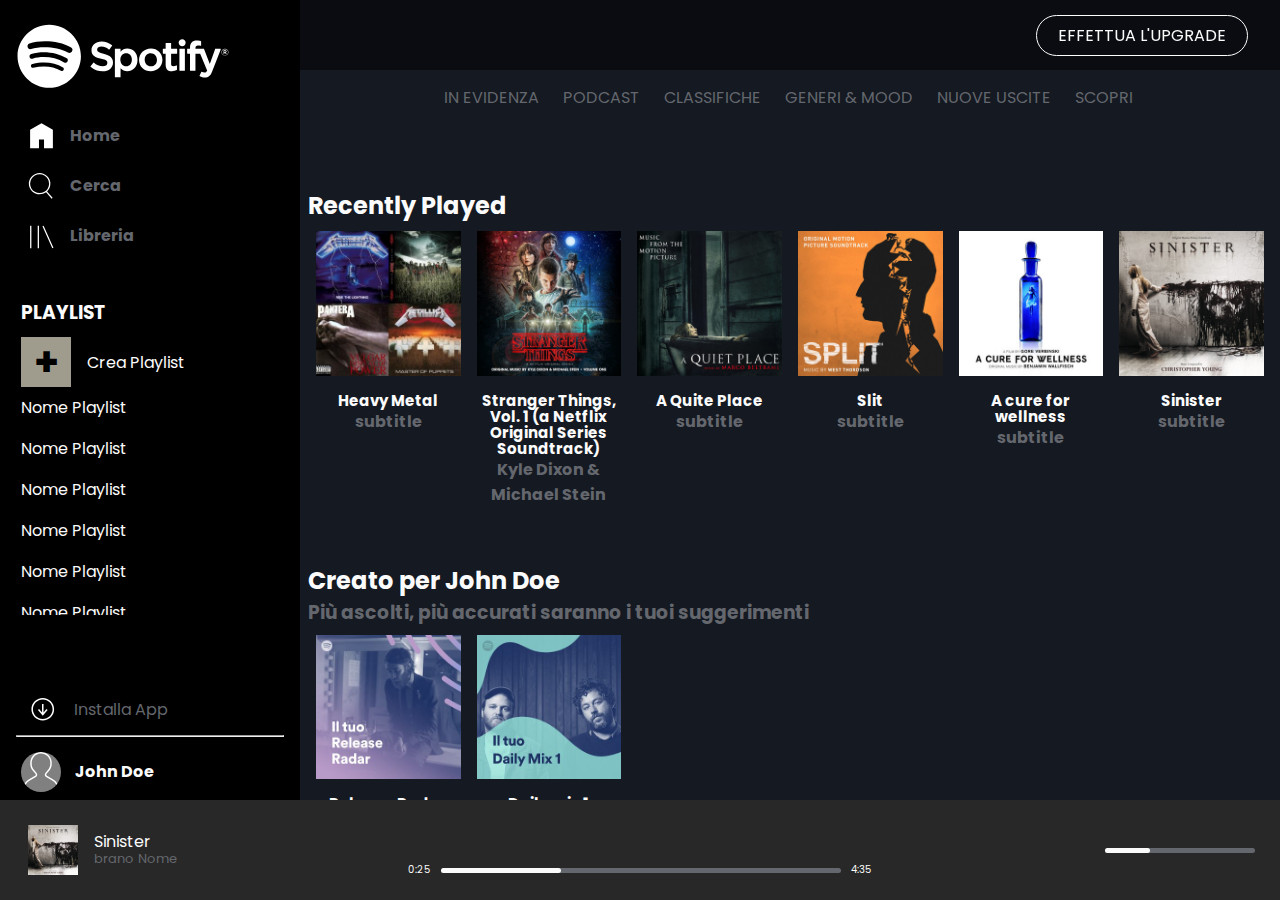
==== commit 75451e4d: "fine lavoro (no bonus)" ====
--- a/index.html
+++ b/index.html
@@ -29,24 +29,24 @@
                         <span class="icon">
                             <img id="home" src="img/home.svg" alt="">
                         </span>
-                        <span class="text t-gray">home</span>
+                        <span class="text"><a class="t-gray" href="#">Home</a></span>
                     </div>
                     <div class="t-center row">
                         <span class="icon">
                             <img id="search" src="img/search.svg" alt="">
                         </span>
-                        <span class="text t-gray">cerca</span>
+                        <span class="text"><a class="t-gray" href="#">Cerca</a></span>
                     </div>
                     <div class="t-center row">
                         <span class="icon">
                             <img id="libreria" src="img/libreria.svg" alt="">
                         </span>
-                        <span class="text t-gray">libreria</span>
+                        <span class="text"><a class="t-gray" href="#">Libreria</a></span>
                     </div>
                 </div>
                 <div class="sidebar-playlist d-flex flex-column">
                     <h3 class="t-white">PLAYLIST</h3>
-                    <a class="row" ><span class="plus">+</span><span class="t-white plus-text"> Crea Playlist</span></a>
+                    <a class="row" ><span class="plus">+</span><span class="t-white plus-text">Crea Playlist</span></a>
                     <ul class="list-playlist d-flex flex-column">
                         <li class="t-white">Nome Playlist</li>
                         <li class="t-white">Nome Playlist</li>
@@ -68,31 +68,49 @@
                     <span class="icon">
                         <img id="download" src="img/download.svg" alt="">
                     </span>
-                    <span class="text t-gray">Installa App</span>
+                    <span class="text"><a class="t-gray" href="#">Installa App</a></span>
                 </div>
                 <hr>
                 <div class="profile">
                     <span class="icon">
                         <img id="profile" src="img/profile.svg" alt="">
                     </span>
-                    <span class="text t-white">John Doe</span>
+                    <span class="text"><a class="t-white" href="#">John Doe</a></span>
                 </div>
             </div>
         </aside>
         <div class="main-content">
 
-            <div class="cta t-right">                            <!--CALL TO ACTION-->
-               <span class="t-white">EFFETTUA L'UPGRADE</span>
+            <div class="cta d-flex flex-item-center">                            <!--CALL TO ACTION-->
+               <span><a class="t-white"href="#">EFFETTUA L'UPGRADE</a></span>
             </div>
 
             <nav class="main-nav">
                 <ul class="d-flex flex-center flex-wrap list-none t-gray">
-                    <li>IN EVIDENZA</li>
-                    <li>PODCAST</li>
-                    <li>CLASSIFICHE</li>
-                    <li>GENERI E MOOD</li>
-                    <li>NUOVE USCITE</li>
-                    <li>SCOPRI</li>
+                    <li>
+                        <a href="#" class="t-gray">IN EVIDENZA</a>
+                        <div class="border-b-hover"></div>
+                    </li>
+                    <li>
+                        <a href="#" class="t-gray">PODCAST</a>
+                        <div class="border-b-hover"></div>
+                    </li>
+                    <li>
+                        <a href="#" class="t-gray">CLASSIFICHE</a>
+                        <div class="border-b-hover"></div>
+                    </li>
+                    <li>
+                        <a href="#" class="t-gray">GENERI & MOOD</a>
+                        <div class="border-b-hover"></div>
+                    </li>
+                    <li>
+                        <a href="#" class="t-gray">NUOVE USCITE</a>
+                        <div class="border-b-hover"></div>
+                    </li>
+                    <li>
+                        <a href="#" class="t-gray">SCOPRI</a>
+                        <div class="border-b-hover"></div>
+                    </li>
                 </ul>
             </nav>
 
@@ -104,11 +122,11 @@
                             <div class="wrapped">
                                 <img src="img/metal_lifting.jpg" alt="metal">
                                 <div class="layover"></div>
-                                <div><i class="t-white play fa-solid fa-circle-play"></i></div>
+                                <div><a href="#"><i class="t-white play fa-solid fa-circle-play"></i></a></div>
                             </div>
                             
-                            <h3 class="t-center t-white">Heavy metal</h3>
-                            <h4 class="t-center t-gray">subtitle</h4>
+                            <h3 class="t-center"><a class="t-white" href="#">Heavy Metal</a></h3>
+                            <h4 class="t-center"><a class="t-gray" href="#">subtitle</a></h4>
                         </div>
                     </li>
                     <li>
@@ -116,11 +134,10 @@
                             <div class="wrapped">
                                 <img src="img/stranger.jpeg" alt="stranger things ost">
                                 <div class="layover"></div>
-                                <div><i class="t-white play fa-solid fa-circle-play"></i></div>
+                                <div><a href="#"><i class="t-white play fa-solid fa-circle-play"></i></a></div>
                             </div>    
-                            <h3 class="t-center t-white">Stranger Things, Vol. 1 (a Netflix Original Series Soundtrack)</h3>
-                            <h4 class="t-center t-gray">Kyle Dixon & Michael Stein</h4>
-                            
+                            <h3 class="t-center"><a class="t-white" href="#">Stranger Things, Vol. 1 (a Netflix Original Series Soundtrack)</a></h3>
+                            <h4 class="t-center"><a class="t-gray" href="#">Kyle Dixon & Michael Stein</a></h4>
                         </div>
                     </li>
                     <li>
@@ -128,10 +145,10 @@
                             <div class="wrapped">
                                 <img src="img/aquietplace.jpeg" alt="a quiet place">
                                 <div class="layover"></div>
-                                <div><i class="t-white play fa-solid fa-circle-play"></i></div>
-                            </div>
-                            <h3 class="t-center t-white">A Quite Place</h3>
-                            <h4 class="t-center t-gray">subtitle</h4>
+                                <div><a href="#"><i class="t-white play fa-solid fa-circle-play"></i></a></div>
+                            </div>
+                            <h3 class="t-center"><a class="t-white" href="#">A Quite Place</a></h3>
+                            <h4 class="t-center"><a class="t-gray" href="#">subtitle</a></h4>
                         </div>
                     </li>
                     
@@ -140,10 +157,10 @@
                             <div class="wrapped">
                                 <img src="img/split.jpeg" alt="split">
                                 <div class="layover"></div>
-                                <div><i class="t-white play fa-solid fa-circle-play"></i></div>
-                            </div>
-                            <h3 class="t-center t-white">Slit</h3>
-                            <h4 class="t-center t-gray">subtitle</h4>
+                                <div><a href="#"><i class="t-white play fa-solid fa-circle-play"></i></a></div>
+                            </div>
+                            <h3 class="t-center"><a class="t-white" href="#">Slit</a></h3>
+                            <h4 class="t-center"><a class="t-gray" href="#">subtitle</a></h4>
                         </div>
                     </li>
                     <li>
@@ -151,10 +168,10 @@
                             <div class="wrapped">
                                 <img src="img/cure.jpeg" alt="a cure of wellness">
                                 <div class="layover"></div>
-                                <div><i class="t-white play fa-solid fa-circle-play"></i></div>
-                            </div>
-                            <h3 class="t-center t-white">A cure for wellness</h3>
-                            <h4 class="t-center t-gray">subtitle</h4>
+                                <div><a href="#"><i class="t-white play fa-solid fa-circle-play"></i></a></div>
+                            </div>
+                            <h3 class="t-center"><a class="t-white" href="#">A cure for wellness</a></h3>
+                            <h4 class="t-center"><a class="t-gray" href="#">subtitle</a></h4>
                         </div>
                     </li>
                     <li>
@@ -162,10 +179,10 @@
                             <div class="wrapped">
                                 <img src="img/sinister.jpeg" alt="sinister">
                                 <div class="layover"></div>
-                                <div><i class="t-white play fa-solid fa-circle-play"></i></div>
-                            </div>
-                            <h3 class="t-center t-white">Sinister</h3>
-                            <h4 class="t-center t-gray">subtitle</h4>
+                                <div><a href="#"><i class="t-white play fa-solid fa-circle-play"></i></a></div>
+                            </div>
+                            <h3 class="t-center"><a class="t-white" href="#">Sinister</a></h3>
+                            <h4 class="t-center"><a class="t-gray" href="#">subtitle</a></h4>
                         </div>
                     </li>
                 </ul>
@@ -180,9 +197,9 @@
                             <div class="wrapped">
                                 <img src="img/radar.jpeg" alt="radar playlist">
                                 <div class="layover"></div>
-                                <div><i class="t-white play fa-solid fa-circle-play"></i></div>
-                            </div>
-                            <h3 class="t-center t-white">Release Radar</h3>
+                                <div><a href="#"><i class="t-white play fa-solid fa-circle-play"></i></a></div>
+                            </div>
+                            <h3 class="t-center"><a class="t-white" href="#">Release Radar</a></h3>
                         </div>
                     </li>
                     <li>
@@ -190,9 +207,9 @@
                             <div class="wrapped">
                                 <img src="img/mixdaily.jpeg" alt="mix daily">
                                 <div class="layover"></div>
-                                <div><i class="t-white play fa-solid fa-circle-play"></i></div>
-                            </div>
-                            <h3 class="t-center t-white">Daily mix 1</h3>
+                                <div><a href="#"><i class="t-white play fa-solid fa-circle-play"></i></a></div>
+                            </div>
+                            <h3 class="t-center"><a class="t-white" href="#">Daily mix 1</a></h3>
                         </div>
                     </li>
                 </ul>
@@ -207,9 +224,9 @@
                             <div class="wrapped">
                                 <img src="img/youg.jpeg" alt="il grande gatsby">
                                 <div class="layover-circle"></div>
-                                <div><i class="t-white play fa-solid fa-circle-play"></i></div>
-                            </div>
-                            <h3 class="t-center t-white">Lana del Rey</h3>
+                                <div><a href="#"><i class="t-white play fa-solid fa-circle-play"></i></a></div>
+                            </div>
+                            <h3 class="t-center"><a class="t-white" href="#">Lana Del Rey</a></h3>
                         </div>
                     </li>
                     <li>
@@ -217,9 +234,9 @@
                             <div class="wrapped">
                                 <img src="img/einaudi.jpeg" alt="einaudi">
                                 <div class="layover-circle"></div>
-                                <div><i class="t-white play fa-solid fa-circle-play"></i></div>
-                            </div>
-                            <h3 class="t-center t-white">Ludovico einaudi</h3>
+                                <div><a href="#"><i class="t-white play fa-solid fa-circle-play"></i></a></div>
+                            </div>
+                            <h3 class="t-center"><a class="t-white" href="#">Ludovico einaudi</a></h3>
                         </div>
                     </li>
                 </ul>
@@ -233,22 +250,21 @@
                 <img src="img/sinister.jpeg" alt="">
                 <div class="info-song">
                     <div class="t-white">Sinister</div>
-                    <span class="t-gray">brano</span>
-                    <span class="t-gray">Nome</span>
+                    <span><a class="t-gray" href="#">brano</a></span>
+                    <span><a class="t-gray" href="#">Nome</a></span>
                 </div>
             </div>
             <div class="icon-song">
-                <i class="t-gray fa-regular fa-heart"></i>
-                <i class="t-gray fa-regular fa-folder"></i>
-            </div>
+                <a href="#"><i class="t-gray fa-regular fa-heart"></i></a>
+                <a href="#"><i class="t-gray fa-regular fa-folder"></i></a>            </div>
         </div>
         <div class="f-item-center t-center">
             <div class="f-item-center-top d-flex flex-item-center flex-center">
-                <i class="t-white fa-solid fa-shuffle"></i>
-                <i class="t-white fa-solid fa-backward-step"></i>
-                <i class="t-white play fa-solid fa-circle-play"></i>
-                <i class="t-white fa-solid fa-forward-step"></i>
-                <i class="t-white fa-solid fa-rotate-right"></i>
+                <a href="#"><i class="t-white fa-solid fa-shuffle"></i></a>
+                <a href="#"><i class="t-white fa-solid fa-backward-step"></i></a> 
+                <a href="#"><i class="t-white fa-solid fa-circle-play"></i></a>               
+                <a href="#"><i class="t-white fa-solid fa-forward-step"></i></a> 
+                <a href="#"><i class="t-white fa-solid fa-rotate-right"></i></a>               
             </div>
             <div class="f-item-center-bottom d-flex flex-item-center flex-center">
                 <div class="time t-white">0:25</div>
@@ -261,9 +277,9 @@
             </div>
         </div>
         <div class="f-item-dx d-flex flex-item-center">
-            <i class="t-white fa-solid fa-list"></i>
-            <i class="t-white fa-solid fa-desktop"></i>
-            <i class="t-white fa-solid fa-volume-low"></i>
+            <a href="#"><i class="t-white fa-solid fa-list"></i></a>
+            <a href="#"><i class="t-white fa-solid fa-desktop"></i></a>
+            <a href="#"><i class="t-white fa-solid fa-volume-low"></i></a>
             <div class="line-bottom line-small">
                 <div class="line-top">
                     <div class="small-circle"></div>
--- a/css/style.css
+++ b/css/style.css
@@ -6,6 +6,7 @@
 html {
     font-family: 'Poppins', sans-serif;
 }
+a { text-decoration: none; }
 
 /*UTILITY*/
 
@@ -24,6 +25,7 @@
     --asideColor: black;
     --textGray: #64676d;
     --textWhite: #fbfbfb;
+    --greenBar: #bdff30;
 }
 
 /*text*/
@@ -75,19 +77,37 @@
     left: 50px;
     background-color: rgba(0, 0, 0, 0.5);
     z-index: 999;
+    justify-content: flex-end;
 }
 .cta span {
-    line-height: 70px;
+    display: inline-block;
+}
+.cta span a {
+    text-decoration: none;
+    display: inline-block;
     margin-right: 2rem;
     border: 1px solid white;
-    padding: 10px 21px;
+    padding: 7px 21px;
     border-radius: 25px;
 }
 .main-nav {
     width: 100%;
 }
+.main-nav ul {
+    gap: 10px;
+}
 .main-nav li {
-    padding: 20px;
+    padding: 5px;
+}
+.border-b-hover {
+    width: 30%;
+    height: 1px;
+    background-color: transparent;
+    position: relative;
+    top: -25%;
+    left: 50%;
+    transform: translate(-50%, 0px);
+    display: inline-block;
 }
 
  /*sections*/
@@ -104,6 +124,7 @@
 }
 .card img {
     width: 100%;
+    display: block;
 }
 .card h3 {
     font-size: 15px;
@@ -112,10 +133,10 @@
 }
 #best-artist .card img {
     border-radius: 50%;
-    display: block;
 }
 .wrapped {
     position: relative;
+    display: inline-block;
 }
 .wrapped div i {
     position: absolute;
@@ -197,6 +218,9 @@
     height: 50px;
     padding: 5px;
 }
+.t-center.row {
+    border-left: 1px solid transparent;
+}
 .row .text {
     line-height: 40px;
     vertical-align: middle;
@@ -315,6 +339,15 @@
     line-height: 1rem;
     margin: 0 5px;
 }
+.info-song div {
+    font-size: 13px;
+}
+.info-song a {
+    font-size: 10px;
+}
+.icon-song i {
+    font-size: 10px;
+}
 .icon-song {
     margin: 0 5px;
 }
@@ -324,21 +357,22 @@
     margin-top: 5px;
 }
 .f-item-center-top i {
-    margin: 0 15px;
-    font-size: 20px;
+    margin: 0 6px;
+    font-size: 15px;
 }
 .f-item-center-top .play {
     font-size: 35px;
 }
 .time {
     margin: 0 10px;
+    font-size: 10px;
 }
 .big-circle {
     position: absolute;
-    top: -7px;
-    left: 88%;
-    width: 20px;
-    height: 20px;
+    top: -3px;
+    left: 95%;
+    width: 10px;
+    height: 10px;
     border-radius: 50%;
     background-color: rgb(198, 192, 192);
     display: none;
@@ -371,13 +405,14 @@
     height: 5px;
     border-radius: 5px;
     background-color: var(--textWhite);
+    
 }
 .small-circle {
     position: absolute;
-    top: -5px;
+    top: -3px;
     left: 80%;
-    width: 15px;
-    height: 15px;
+    width: 10px;
+    height: 10px;
     border-radius: 50%;
     background-color: rgb(198, 192, 192);
     display: none;
@@ -391,14 +426,14 @@
 /*HOVER*/
 .line-bottom:hover .big-circle {
     display: block;
-    background-color: rgb(0, 245, 0);
+    background-color: green;
 }
 .line-bottom:hover .small-circle {
     display: block;
-    background-color: rgb(0, 245, 0);
+    background-color: green;
 }
 .line-bottom:hover .line-top {
-    background-color: rgb(0, 245, 0);
+    background-color: green;
 }
 
 .card:hover .wrapped div i {
@@ -410,12 +445,28 @@
 .card:hover .layover-circle {
     display: inline-block;
 }
-
-
-
-
-
-
+.main-content .cta a:hover {
+    transform: scale(1.1);
+}
+.sidebar .text .t-gray:hover {
+    color: var(--textWhite);
+}
+footer .f-item-center-top i:hover {
+    transform: scale(1.2);
+    display: inline-block;
+}
+.main-nav a:hover {
+    color: var(--textWhite);
+}
+.main-nav li:hover .border-b-hover{
+    background-color: var(--greenBar);
+}
+.sidebar-icons .row:hover {
+    border-left: 1px solid  var(--greenBar);
+}
+.f-item-sx .t-gray:hover {
+    color: var(--textWhite);
+}
 
 /*MEDIA QUERY*/
 
@@ -476,6 +527,32 @@
     }
     .icon-song {
         margin: 0 3px;
+    }
+    .f-item-center-top i {
+        margin: 0 15px;
+    }
+    .small-circle {
+        width: 15px;
+        height: 15px;
+        top: -5px;
+    }
+    .big-circle {
+        top: -7px;
+        width: 20px;
+        height: 20px;
+    }
+    .info-song div {
+        font-size: 16px;
+    }
+    .info-song a {
+        font-size: 13px;
+    }
+    .icon-song i {
+        font-size: 16px;
+    }
+    .f-item-center-top i {
+        margin: 0 13px;
+        font-size: 20px;
     }
 }
 
